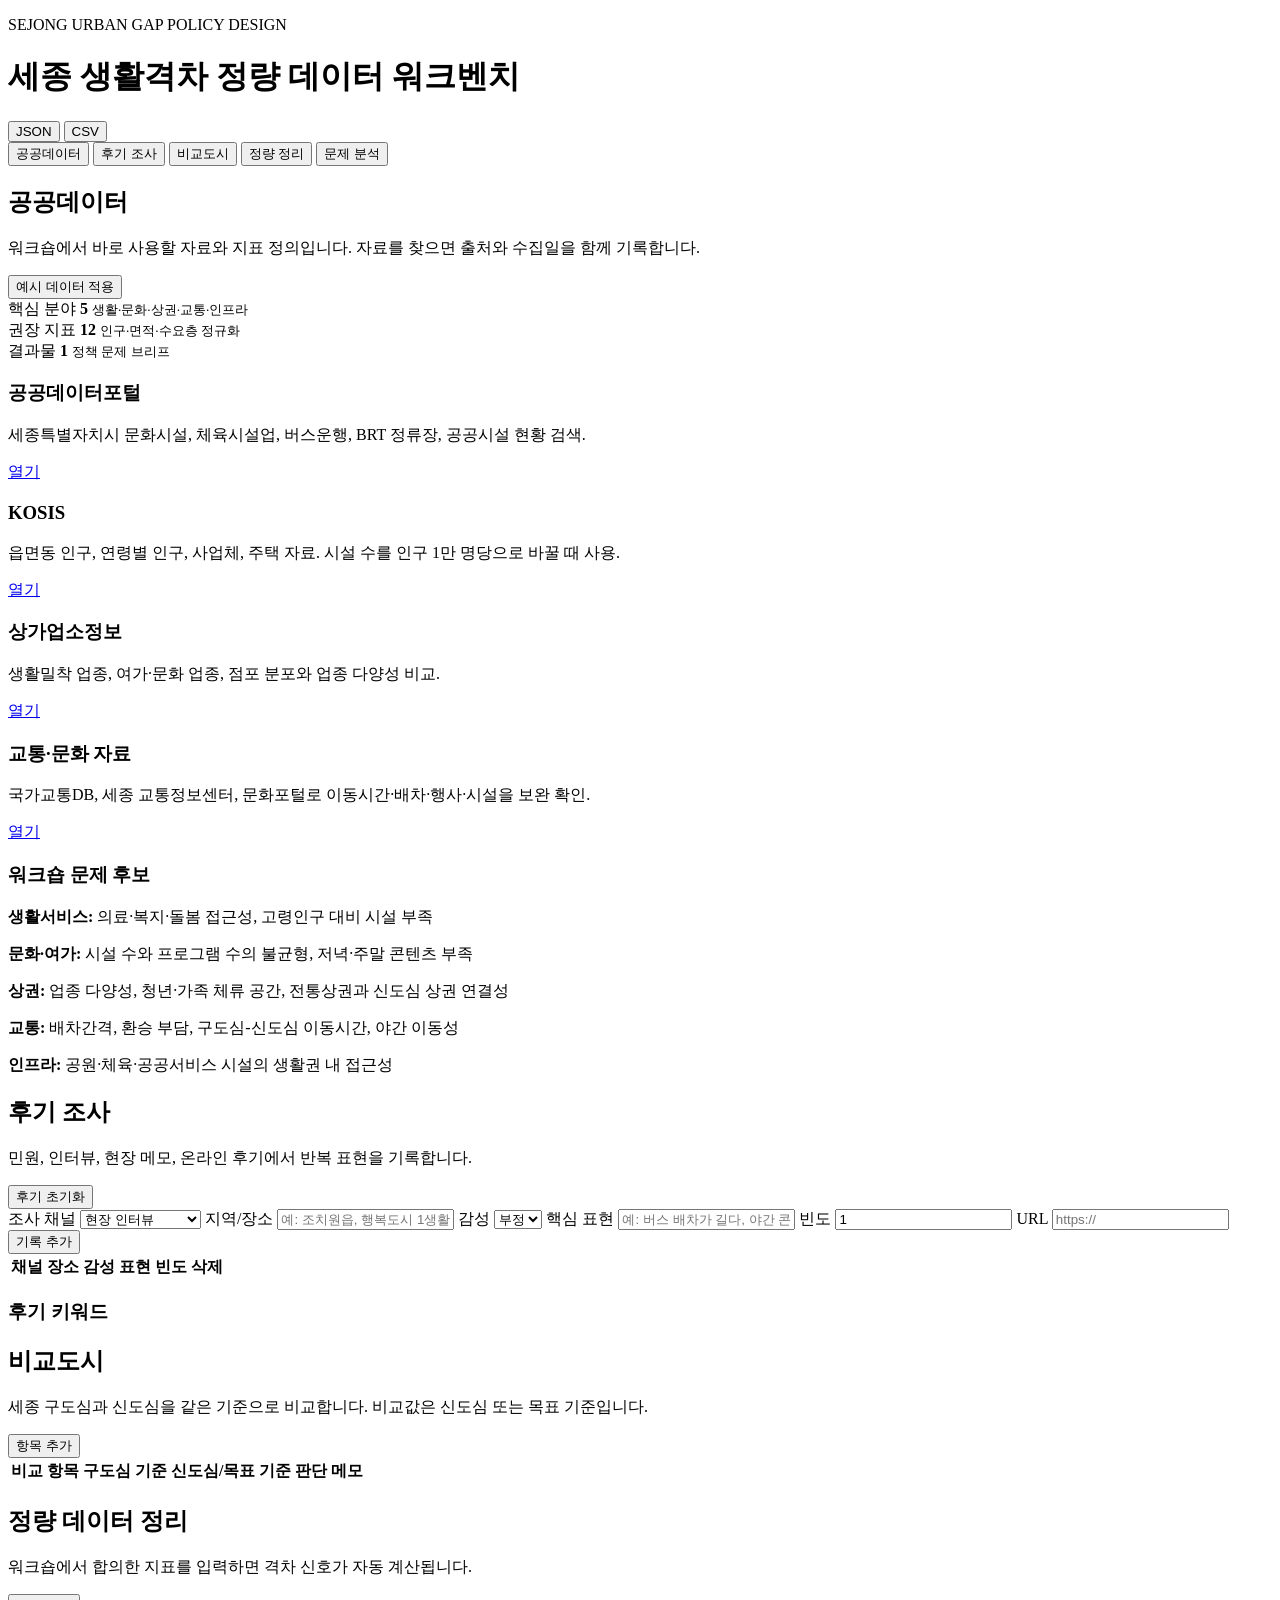
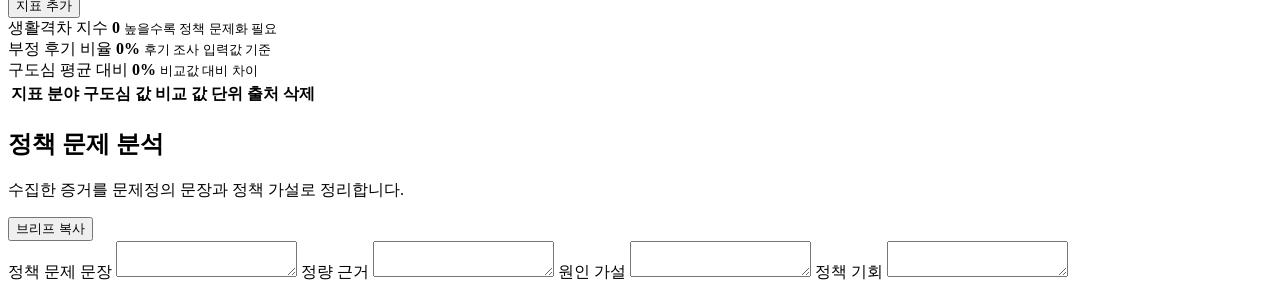
==== sejong-gap-workbench.html @ b2928d6f "Rename index.html to sejong-gap-workbench.html" ====
<!doctype html>
<html lang="ko">
<head>
  <meta charset="utf-8">
  <meta name="viewport" content="width=device-width, initial-scale=1">
  <title>세종 생활격차 정량 데이터 워크벤치</title>
  <link rel="stylesheet" href="styles.css">
</head>
<body>
  <header class="app-header">
    <div>
      <p>SEJONG URBAN GAP POLICY DESIGN</p>
      <h1>세종 생활격차 정량 데이터 워크벤치</h1>
    </div>
    <div class="header-actions">
      <button type="button" id="exportJson">JSON</button>
      <button type="button" id="exportCsv">CSV</button>
    </div>
  </header>

  <main class="app-shell">
    <aside class="side-nav" aria-label="워크벤치 단계">
      <button class="nav-item active" type="button" data-view="data">공공데이터</button>
      <button class="nav-item" type="button" data-view="reviews">후기 조사</button>
      <button class="nav-item" type="button" data-view="compare">비교도시</button>
      <button class="nav-item" type="button" data-view="metrics">정량 정리</button>
      <button class="nav-item" type="button" data-view="problem">문제 분석</button>
    </aside>

    <section class="stage active" id="view-data">
      <div class="panel">
        <div class="panel-head">
          <div>
            <h2>공공데이터</h2>
            <p>워크숍에서 바로 사용할 자료와 지표 정의입니다. 자료를 찾으면 출처와 수집일을 함께 기록합니다.</p>
          </div>
          <button type="button" id="loadDemo">예시 데이터 적용</button>
        </div>

        <div class="stat-grid">
          <article>
            <span>핵심 분야</span>
            <strong>5</strong>
            <small>생활·문화·상권·교통·인프라</small>
          </article>
          <article>
            <span>권장 지표</span>
            <strong>12</strong>
            <small>인구·면적·수요층 정규화</small>
          </article>
          <article>
            <span>결과물</span>
            <strong>1</strong>
            <small>정책 문제 브리프</small>
          </article>
        </div>

        <div class="data-grid">
          <article>
            <h3>공공데이터포털</h3>
            <p>세종특별자치시 문화시설, 체육시설업, 버스운행, BRT 정류장, 공공시설 현황 검색.</p>
            <a href="https://www.data.go.kr/index.do" target="_blank" rel="noreferrer">열기</a>
          </article>
          <article>
            <h3>KOSIS</h3>
            <p>읍면동 인구, 연령별 인구, 사업체, 주택 자료. 시설 수를 인구 1만 명당으로 바꿀 때 사용.</p>
            <a href="https://kosis.kr" target="_blank" rel="noreferrer">열기</a>
          </article>
          <article>
            <h3>상가업소정보</h3>
            <p>생활밀착 업종, 여가·문화 업종, 점포 분포와 업종 다양성 비교.</p>
            <a href="https://www.data.go.kr/tcs/dss/selectApiDataDetailView.do?publicDataPk=15012005" target="_blank" rel="noreferrer">열기</a>
          </article>
          <article>
            <h3>교통·문화 자료</h3>
            <p>국가교통DB, 세종 교통정보센터, 문화포털로 이동시간·배차·행사·시설을 보완 확인.</p>
            <a href="https://bis.sejong.go.kr/web/main/main.view" target="_blank" rel="noreferrer">열기</a>
          </article>
        </div>

        <div class="guide-box">
          <h3>워크숍 문제 후보</h3>
          <div class="issue-list">
            <p><b>생활서비스:</b> 의료·복지·돌봄 접근성, 고령인구 대비 시설 부족</p>
            <p><b>문화·여가:</b> 시설 수와 프로그램 수의 불균형, 저녁·주말 콘텐츠 부족</p>
            <p><b>상권:</b> 업종 다양성, 청년·가족 체류 공간, 전통상권과 신도심 상권 연결성</p>
            <p><b>교통:</b> 배차간격, 환승 부담, 구도심-신도심 이동시간, 야간 이동성</p>
            <p><b>인프라:</b> 공원·체육·공공서비스 시설의 생활권 내 접근성</p>
          </div>
        </div>
      </div>
    </section>

    <section class="stage" id="view-reviews">
      <div class="panel">
        <div class="panel-head">
          <div>
            <h2>후기 조사</h2>
            <p>민원, 인터뷰, 현장 메모, 온라인 후기에서 반복 표현을 기록합니다.</p>
          </div>
          <button type="button" id="resetReviews">후기 초기화</button>
        </div>

        <div class="form-card">
          <label>조사 채널
            <select id="reviewChannel">
              <option>현장 인터뷰</option>
              <option>민원/제안 게시판</option>
              <option>지도/블로그 후기</option>
              <option>지역 커뮤니티</option>
            </select>
          </label>
          <label>지역/장소
            <input id="reviewPlace" placeholder="예: 조치원읍, 행복도시 1생활권">
          </label>
          <label>감성
            <select id="reviewTone">
              <option>부정</option>
              <option>중립</option>
              <option>긍정</option>
            </select>
          </label>
          <label class="wide">핵심 표현
            <input id="reviewText" placeholder="예: 버스 배차가 길다, 야간 콘텐츠가 부족하다">
          </label>
          <label>빈도
            <input id="reviewCount" type="number" min="1" value="1">
          </label>
          <label>URL
            <input id="reviewUrl" placeholder="https://">
          </label>
          <button type="button" id="addReview">기록 추가</button>
        </div>

        <div class="split">
          <div class="table-box">
            <table>
              <thead>
                <tr>
                  <th>채널</th>
                  <th>장소</th>
                  <th>감성</th>
                  <th>표현</th>
                  <th>빈도</th>
                  <th>삭제</th>
                </tr>
              </thead>
              <tbody id="reviewRows"></tbody>
            </table>
          </div>
          <div class="keyword-box">
            <h3>후기 키워드</h3>
            <div class="chips" id="keywordChips"></div>
          </div>
        </div>
      </div>
    </section>

    <section class="stage" id="view-compare">
      <div class="panel">
        <div class="panel-head">
          <div>
            <h2>비교도시</h2>
            <p>세종 구도심과 신도심을 같은 기준으로 비교합니다. 비교값은 신도심 또는 목표 기준입니다.</p>
          </div>
          <button type="button" id="addCompare">항목 추가</button>
        </div>

        <div class="table-box">
          <table>
            <thead>
              <tr>
                <th>비교 항목</th>
                <th>구도심 기준</th>
                <th>신도심/목표 기준</th>
                <th>판단</th>
                <th>메모</th>
              </tr>
            </thead>
            <tbody id="compareRows"></tbody>
          </table>
        </div>
      </div>
    </section>

    <section class="stage" id="view-metrics">
      <div class="panel">
        <div class="panel-head">
          <div>
            <h2>정량 데이터 정리</h2>
            <p>워크숍에서 합의한 지표를 입력하면 격차 신호가 자동 계산됩니다.</p>
          </div>
          <button type="button" id="addMetric">지표 추가</button>
        </div>

        <div class="stat-grid">
          <article>
            <span>생활격차 지수</span>
            <strong id="gapScore">0</strong>
            <small>높을수록 정책 문제화 필요</small>
          </article>
          <article>
            <span>부정 후기 비율</span>
            <strong id="negativeRate">0%</strong>
            <small>후기 조사 입력값 기준</small>
          </article>
          <article>
            <span>구도심 평균 대비</span>
            <strong id="oldAverageGap">0%</strong>
            <small>비교값 대비 차이</small>
          </article>
        </div>

        <div class="table-box">
          <table>
            <thead>
              <tr>
                <th>지표</th>
                <th>분야</th>
                <th>구도심 값</th>
                <th>비교 값</th>
                <th>단위</th>
                <th>출처</th>
                <th>삭제</th>
              </tr>
            </thead>
            <tbody id="metricRows"></tbody>
          </table>
        </div>
      </div>
    </section>

    <section class="stage" id="view-problem">
      <div class="panel">
        <div class="panel-head">
          <div>
            <h2>정책 문제 분석</h2>
            <p>수집한 증거를 문제정의 문장과 정책 가설로 정리합니다.</p>
          </div>
          <button type="button" id="copyBrief">브리프 복사</button>
        </div>

        <div class="problem-grid">
          <label>정책 문제 문장
            <textarea id="problemText"></textarea>
          </label>
          <label>정량 근거
            <textarea id="evidenceText"></textarea>
          </label>
          <label>원인 가설
            <textarea id="causeText"></textarea>
          </label>
          <label>정책 기회
            <textarea id="opportunityText"></textarea>
          </label>
        </div>

        <div class="brief-preview" id="briefPreview"></div>
      </div>
    </section>
  </main>

  <script src="app.js"></script>
</body>
</html>
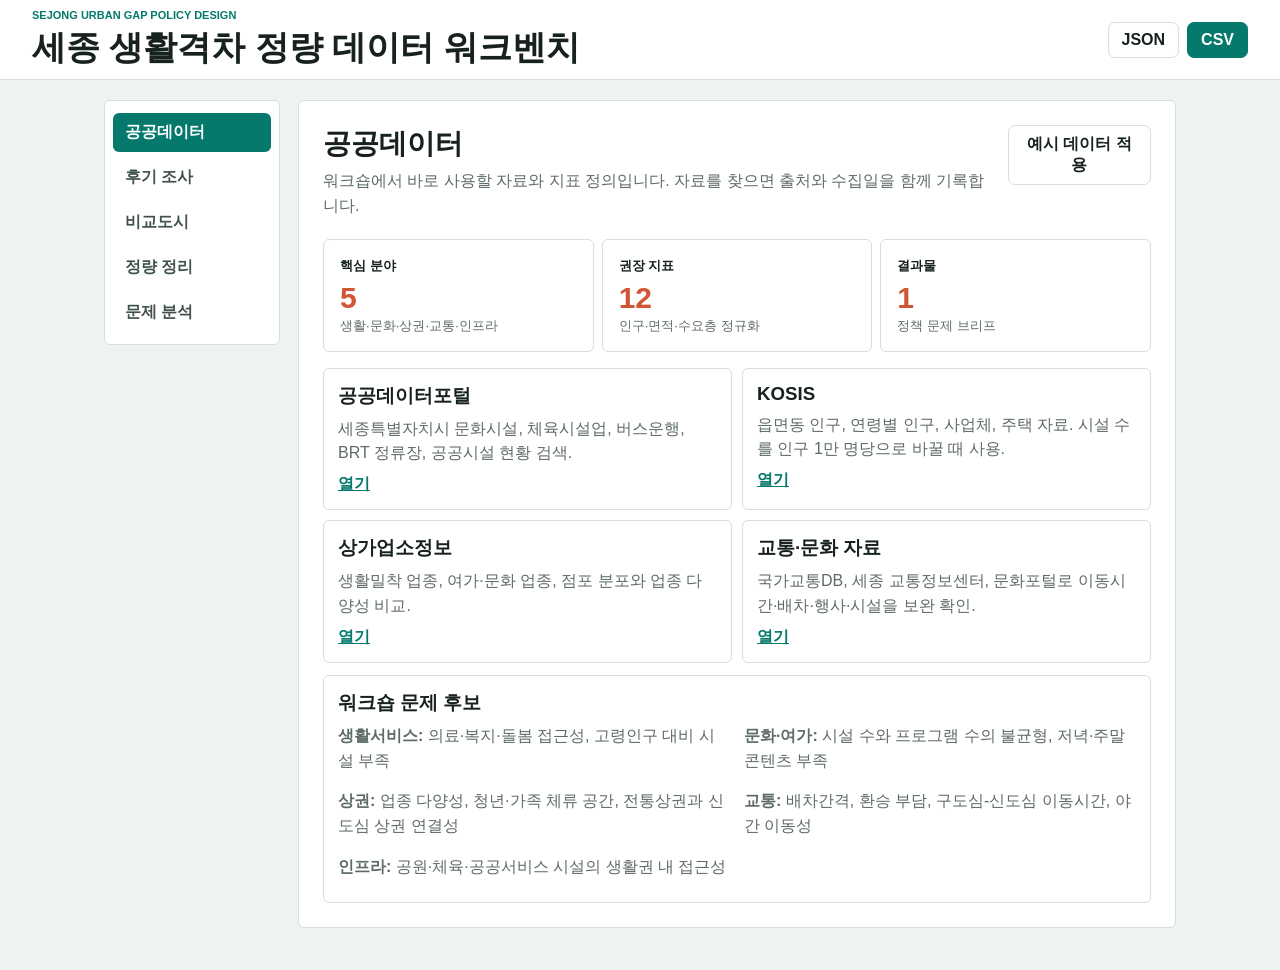
==== commit 0a60aa1e: "Create sejong-gap-workbench.html" ====
--- a/sejong-gap-workbench.html
+++ b/sejong-gap-workbench.html
@@ -4,7 +4,371 @@
   <meta charset="utf-8">
   <meta name="viewport" content="width=device-width, initial-scale=1">
   <title>세종 생활격차 정량 데이터 워크벤치</title>
-  <link rel="stylesheet" href="styles.css">
+  <style>
+:root {
+  --ink: #17211f;
+  --muted: #5e6b67;
+  --line: #d5dfdc;
+  --bg: #eef3f2;
+  --panel: #ffffff;
+  --soft: #f6f9f8;
+  --brand: #05796c;
+  --brand-dark: #00675e;
+  --danger: #d15636;
+  --chip: #e8f1ff;
+  font-family: "Segoe UI", "Pretendard", "Noto Sans KR", Arial, sans-serif;
+}
+
+* {
+  box-sizing: border-box;
+}
+
+body {
+  margin: 0;
+  color: var(--ink);
+  background: var(--bg);
+}
+
+.app-header {
+  height: 80px;
+  display: flex;
+  align-items: center;
+  justify-content: space-between;
+  gap: 20px;
+  padding: 10px clamp(16px, 3vw, 32px);
+  border-bottom: 1px solid var(--line);
+  background: var(--panel);
+}
+
+.app-header p {
+  margin: 0 0 4px;
+  color: var(--brand);
+  font-size: 11px;
+  font-weight: 900;
+  letter-spacing: 0;
+}
+
+.app-header h1 {
+  margin: 0;
+  font-size: clamp(25px, 3vw, 34px);
+  letter-spacing: 0;
+}
+
+.header-actions {
+  display: flex;
+  gap: 8px;
+}
+
+button,
+select,
+input,
+textarea {
+  font: inherit;
+}
+
+button {
+  min-height: 32px;
+  border: 1px solid var(--line);
+  border-radius: 7px;
+  padding: 8px 13px;
+  background: var(--panel);
+  color: var(--ink);
+  font-weight: 800;
+  cursor: pointer;
+}
+
+button:hover {
+  border-color: var(--brand);
+}
+
+.header-actions button:last-child,
+.form-card button,
+.nav-item.active {
+  border-color: var(--brand);
+  background: var(--brand);
+  color: #fff;
+}
+
+.app-shell {
+  display: grid;
+  grid-template-columns: 176px minmax(0, 1fr);
+  gap: 18px;
+  max-width: 1100px;
+  margin: 20px auto 42px;
+  padding: 0 14px;
+}
+
+.side-nav {
+  position: sticky;
+  top: 20px;
+  align-self: start;
+  display: grid;
+  gap: 6px;
+  padding: 12px 8px;
+  border: 1px solid var(--line);
+  border-radius: 6px;
+  background: var(--panel);
+}
+
+.nav-item {
+  width: 100%;
+  min-height: 38px;
+  border: 0;
+  border-radius: 6px;
+  background: transparent;
+  color: #41524d;
+  text-align: left;
+  padding: 9px 12px;
+}
+
+.stage {
+  display: none;
+}
+
+.stage.active {
+  display: block;
+}
+
+.panel {
+  min-height: 540px;
+  padding: 24px;
+  border: 1px solid var(--line);
+  border-radius: 6px;
+  background: var(--panel);
+}
+
+.panel-head {
+  display: flex;
+  align-items: start;
+  justify-content: space-between;
+  gap: 18px;
+  margin-bottom: 20px;
+}
+
+.panel-head h2 {
+  margin: 0 0 6px;
+  font-size: 28px;
+  letter-spacing: 0;
+}
+
+.panel-head p {
+  margin: 0;
+  color: var(--muted);
+  line-height: 1.55;
+}
+
+.stat-grid {
+  display: grid;
+  grid-template-columns: repeat(3, minmax(0, 1fr));
+  gap: 8px;
+  margin-bottom: 16px;
+}
+
+.stat-grid article {
+  min-height: 112px;
+  padding: 16px;
+  border: 1px solid var(--line);
+  border-radius: 6px;
+  background: var(--panel);
+}
+
+.stat-grid span,
+label {
+  font-size: 13px;
+  font-weight: 800;
+}
+
+.stat-grid strong {
+  display: block;
+  margin: 8px 0 3px;
+  color: var(--danger);
+  font-size: 30px;
+  line-height: 1;
+}
+
+.stat-grid small {
+  color: var(--muted);
+}
+
+.data-grid {
+  display: grid;
+  grid-template-columns: repeat(2, minmax(0, 1fr));
+  gap: 10px;
+}
+
+.data-grid article,
+.guide-box,
+.keyword-box,
+.table-box,
+.form-card,
+.brief-preview {
+  border: 1px solid var(--line);
+  border-radius: 6px;
+  background: var(--panel);
+}
+
+.data-grid article,
+.guide-box,
+.keyword-box,
+.brief-preview {
+  padding: 14px;
+}
+
+.data-grid h3,
+.guide-box h3,
+.keyword-box h3 {
+  margin: 0 0 8px;
+}
+
+.data-grid p,
+.guide-box p {
+  margin: 0 0 8px;
+  color: var(--muted);
+  line-height: 1.55;
+}
+
+.data-grid a {
+  color: var(--brand);
+  font-weight: 900;
+}
+
+.guide-box {
+  margin-top: 12px;
+}
+
+.issue-list {
+  display: grid;
+  grid-template-columns: repeat(2, minmax(0, 1fr));
+  gap: 8px 14px;
+}
+
+.form-card {
+  display: grid;
+  grid-template-columns: 1fr 1fr 1fr;
+  gap: 10px;
+  padding: 14px;
+  margin-bottom: 16px;
+}
+
+.form-card .wide {
+  grid-column: span 2;
+}
+
+label {
+  display: grid;
+  gap: 7px;
+}
+
+input,
+select,
+textarea {
+  width: 100%;
+  border: 1px solid #cbd8d5;
+  border-radius: 6px;
+  padding: 8px 10px;
+  color: var(--ink);
+  background: #fff;
+}
+
+textarea {
+  min-height: 108px;
+  resize: vertical;
+  line-height: 1.5;
+}
+
+.split {
+  display: grid;
+  grid-template-columns: minmax(0, 1fr) 255px;
+  gap: 14px;
+}
+
+.table-box {
+  overflow: auto;
+}
+
+table {
+  width: 100%;
+  min-width: 640px;
+  border-collapse: collapse;
+}
+
+th,
+td {
+  border-bottom: 1px solid var(--line);
+  padding: 10px;
+  font-size: 13px;
+  text-align: left;
+  vertical-align: middle;
+}
+
+th {
+  background: var(--soft);
+}
+
+td input,
+td select {
+  min-width: 110px;
+}
+
+.delete {
+  border-color: #ffc4b8;
+  color: var(--danger);
+  background: #fff7f4;
+}
+
+.chips {
+  display: flex;
+  flex-wrap: wrap;
+  gap: 8px;
+}
+
+.chips span {
+  padding: 6px 9px;
+  border-radius: 999px;
+  background: var(--chip);
+  color: #3262a6;
+  font-weight: 900;
+}
+
+.problem-grid {
+  display: grid;
+  grid-template-columns: repeat(2, minmax(0, 1fr));
+  gap: 14px;
+  margin-bottom: 14px;
+}
+
+.brief-preview {
+  min-height: 280px;
+  white-space: pre-wrap;
+  line-height: 1.65;
+}
+
+@media (max-width: 820px) {
+  .app-header {
+    height: auto;
+    align-items: start;
+  }
+
+  .app-shell,
+  .split,
+  .problem-grid,
+  .data-grid,
+  .issue-list,
+  .stat-grid,
+  .form-card {
+    grid-template-columns: 1fr;
+  }
+
+  .side-nav {
+    position: static;
+  }
+
+  .form-card .wide {
+    grid-column: auto;
+  }
+}
+
+</style>
 </head>
 <body>
   <header class="app-header">
@@ -260,6 +624,262 @@
     </section>
   </main>
 
-  <script src="app.js"></script>
+  <script>
+const state = {
+  reviews: [
+    { channel: "현장 인터뷰", place: "조치원읍", tone: "부정", text: "버스 배차가 길고 야간 이동이 어렵다", count: 4, url: "" },
+    { channel: "지역 커뮤니티", place: "읍면 지역", tone: "부정", text: "주말에 갈 문화공간과 가족 체류 공간이 부족하다", count: 3, url: "" },
+    { channel: "지도/블로그 후기", place: "행복도시", tone: "긍정", text: "공원과 체육시설은 좋지만 구도심으로 이동하기 불편하다", count: 2, url: "" }
+  ],
+  compares: [
+    { item: "문화시설 접근성", old: "도보 접근 시설 적음", target: "생활권 내 접근 가능", result: "격차 큼", memo: "시설 수와 프로그램 수 분리 확인" },
+    { item: "대중교통 연결성", old: "배차간격 길고 환승 부담", target: "BRT·주요 거점 접근 우수", result: "격차 큼", memo: "야간·주말 시간대 확인" },
+    { item: "상권 다양성", old: "전통상권 중심", target: "생활·여가 업종 다양", result: "중간", memo: "업종 다양도 비교" }
+  ],
+  metrics: [
+    { name: "인구 1만 명당 문화시설 수", category: "문화", oldValue: 1.8, compareValue: 3.4, unit: "개/1만명", source: "문화포털·세종시" },
+    { name: "대중교통 접근성 점수", category: "교통", oldValue: 52, compareValue: 78, unit: "점", source: "KTDB·버스정보" },
+    { name: "생활밀착 점포 수", category: "상권", oldValue: 84, compareValue: 112, unit: "개/1만명", source: "상가업소정보" }
+  ]
+};
+
+const stopwords = new Set(["그리고", "하지만", "있다", "없다", "많다", "적다", "매우", "너무", "정말", "조금", "대한", "에서", "으로", "하다", "된다", "같다"]);
+
+function $(selector) {
+  return document.querySelector(selector);
+}
+
+function switchView(view) {
+  document.querySelectorAll(".nav-item").forEach((button) => button.classList.toggle("active", button.dataset.view === view));
+  document.querySelectorAll(".stage").forEach((stage) => stage.classList.toggle("active", stage.id === `view-${view}`));
+  if (view === "problem") updateBrief();
+}
+
+function gapRate(oldValue, compareValue) {
+  const oldNumber = Number(oldValue);
+  const compareNumber = Number(compareValue);
+  const base = Math.max(oldNumber, compareNumber);
+  if (!base) return 0;
+  return Math.abs(compareNumber - oldNumber) / base * 100;
+}
+
+function renderReviews() {
+  $("#reviewRows").innerHTML = state.reviews.map((review, index) => `
+    <tr>
+      <td>${review.channel}</td>
+      <td>${review.place}</td>
+      <td>${review.tone}</td>
+      <td>${review.text}</td>
+      <td>${review.count}</td>
+      <td><button class="delete" type="button" data-delete-review="${index}">삭제</button></td>
+    </tr>
+  `).join("");
+  renderKeywords();
+  updateStats();
+}
+
+function renderKeywords() {
+  const counts = new Map();
+  state.reviews.forEach((review) => {
+    review.text
+      .replace(/[^\p{L}\p{N}\s]/gu, " ")
+      .split(/\s+/)
+      .map((word) => word.trim())
+      .filter((word) => word.length >= 2 && !stopwords.has(word))
+      .forEach((word) => counts.set(word, (counts.get(word) || 0) + Number(review.count || 1)));
+  });
+
+  const chips = [...counts.entries()].sort((a, b) => b[1] - a[1]).slice(0, 14);
+  $("#keywordChips").innerHTML = chips.map(([word, count]) => `<span>${word} ${count}</span>`).join("") || "<p>후기를 입력하세요.</p>";
+}
+
+function addReview() {
+  const text = $("#reviewText").value.trim();
+  if (!text) return;
+  state.reviews.push({
+    channel: $("#reviewChannel").value,
+    place: $("#reviewPlace").value.trim() || "미입력",
+    tone: $("#reviewTone").value,
+    text,
+    count: Number($("#reviewCount").value || 1),
+    url: $("#reviewUrl").value.trim()
+  });
+  $("#reviewText").value = "";
+  $("#reviewUrl").value = "";
+  renderAll();
+}
+
+function renderCompare() {
+  $("#compareRows").innerHTML = state.compares.map((row, index) => `
+    <tr>
+      <td><input value="${row.item}" data-compare="${index}" data-field="item"></td>
+      <td><input value="${row.old}" data-compare="${index}" data-field="old"></td>
+      <td><input value="${row.target}" data-compare="${index}" data-field="target"></td>
+      <td><input value="${row.result}" data-compare="${index}" data-field="result"></td>
+      <td><input value="${row.memo}" data-compare="${index}" data-field="memo"></td>
+    </tr>
+  `).join("");
+}
+
+function renderMetrics() {
+  $("#metricRows").innerHTML = state.metrics.map((row, index) => `
+    <tr>
+      <td><input value="${row.name}" data-metric="${index}" data-field="name"></td>
+      <td>
+        <select data-metric="${index}" data-field="category">
+          ${["생활", "문화", "상권", "교통", "인프라"].map((item) => `<option ${item === row.category ? "selected" : ""}>${item}</option>`).join("")}
+        </select>
+      </td>
+      <td><input type="number" step="0.01" value="${row.oldValue}" data-metric="${index}" data-field="oldValue"></td>
+      <td><input type="number" step="0.01" value="${row.compareValue}" data-metric="${index}" data-field="compareValue"></td>
+      <td><input value="${row.unit}" data-metric="${index}" data-field="unit"></td>
+      <td><input value="${row.source}" data-metric="${index}" data-field="source"></td>
+      <td><button class="delete" type="button" data-delete-metric="${index}">삭제</button></td>
+    </tr>
+  `).join("");
+  updateStats();
+}
+
+function updateStats() {
+  const rates = state.metrics.map((metric) => gapRate(metric.oldValue, metric.compareValue));
+  const averageGap = rates.length ? rates.reduce((sum, rate) => sum + rate, 0) / rates.length : 0;
+  const negativeTotal = state.reviews.filter((review) => review.tone === "부정").reduce((sum, review) => sum + Number(review.count || 1), 0);
+  const reviewTotal = state.reviews.reduce((sum, review) => sum + Number(review.count || 1), 0);
+  $("#gapScore").textContent = Math.round(averageGap);
+  $("#negativeRate").textContent = `${reviewTotal ? Math.round(negativeTotal / reviewTotal * 100) : 0}%`;
+  $("#oldAverageGap").textContent = `-${Math.round(averageGap)}%`;
+}
+
+function strongestMetric() {
+  return [...state.metrics].sort((a, b) => gapRate(b.oldValue, b.compareValue) - gapRate(a.oldValue, a.compareValue))[0];
+}
+
+function updateBrief() {
+  const metric = strongestMetric();
+  const negativeCount = state.reviews.filter((review) => review.tone === "부정").reduce((sum, review) => sum + Number(review.count || 1), 0);
+  const topReviews = state.reviews.filter((review) => review.tone === "부정").slice(0, 3);
+  const compareSummary = state.compares.filter((row) => row.result.includes("격차") || row.result.includes("큼")).slice(0, 2);
+
+  const problem = metric
+    ? `세종시 구도심은 ${metric.category} 분야에서 신도심 또는 목표 기준 대비 격차가 나타나며, 후기조사에서도 이동·문화·생활권 불편이 반복된다.`
+    : "정량 지표를 입력하면 정책 문제 문장이 생성됩니다.";
+  const evidence = [
+    `부정 후기 ${negativeCount}건, 반복 키워드 ${$("#keywordChips").innerText || "미도출"}`,
+    metric ? `대표 정량 지표: ${metric.name}, 구도심 ${metric.oldValue}${metric.unit}, 비교 ${metric.compareValue}${metric.unit}, 격차 ${gapRate(metric.oldValue, metric.compareValue).toFixed(1)}% (${metric.source})` : "대표 정량 지표 미입력",
+    ...topReviews.map((review) => `후기: ${review.place} - ${review.text} (${review.count}회)`)
+  ].join("\n");
+  const cause = compareSummary.length
+    ? compareSummary.map((row) => `${row.item}: ${row.old} / ${row.memo}`).join("\n")
+    : "시설 공급 부족, 배차·환승 불편, 생활권별 수요 불일치 중 어느 원인이 큰지 추가 확인이 필요하다.";
+  const opportunity = "구도심 생활권 문화공간, 야간·주말 프로그램, 신도심-구도심 연계 교통, 상권 체류 콘텐츠를 묶은 생활권 단위 정책 패키지를 검토한다.";
+
+  $("#problemText").value = problem;
+  $("#evidenceText").value = evidence;
+  $("#causeText").value = cause;
+  $("#opportunityText").value = opportunity;
+  $("#briefPreview").textContent = `[정책 문제]\n${problem}\n\n[정량 근거]\n${evidence}\n\n[원인 가설]\n${cause}\n\n[정책 기회]\n${opportunity}`;
+}
+
+function exportJson() {
+  const blob = new Blob([JSON.stringify(state, null, 2)], { type: "application/json;charset=utf-8" });
+  downloadBlob(blob, "sejong-gap-workbench.json");
+}
+
+function exportCsv() {
+  const header = ["지표", "분야", "구도심 값", "비교 값", "단위", "출처", "격차율"];
+  const lines = state.metrics.map((metric) => [metric.name, metric.category, metric.oldValue, metric.compareValue, metric.unit, metric.source, gapRate(metric.oldValue, metric.compareValue).toFixed(1)]
+    .map((value) => `"${String(value).replaceAll('"', '""')}"`).join(","));
+  const blob = new Blob(["\ufeff" + [header.join(","), ...lines].join("\n")], { type: "text/csv;charset=utf-8" });
+  downloadBlob(blob, "sejong-gap-metrics.csv");
+}
+
+function downloadBlob(blob, filename) {
+  const url = URL.createObjectURL(blob);
+  const link = document.createElement("a");
+  link.href = url;
+  link.download = filename;
+  link.click();
+  URL.revokeObjectURL(url);
+}
+
+function copyBrief() {
+  updateBrief();
+  navigator.clipboard.writeText($("#briefPreview").textContent);
+  $("#copyBrief").textContent = "복사 완료";
+  setTimeout(() => {
+    $("#copyBrief").textContent = "브리프 복사";
+  }, 1200);
+}
+
+function loadDemo() {
+  state.reviews = [
+    { channel: "현장 인터뷰", place: "조치원읍", tone: "부정", text: "버스 배차가 길고 야간 이동이 어렵다", count: 4, url: "" },
+    { channel: "지역 커뮤니티", place: "읍면 지역", tone: "부정", text: "주말에 갈 문화공간과 가족 체류 공간이 부족하다", count: 3, url: "" },
+    { channel: "지도/블로그 후기", place: "행복도시", tone: "긍정", text: "공원과 체육시설은 좋지만 구도심으로 이동하기 불편하다", count: 2, url: "" }
+  ];
+  state.metrics = [
+    { name: "인구 1만 명당 문화시설 수", category: "문화", oldValue: 1.8, compareValue: 3.4, unit: "개/1만명", source: "문화포털·세종시" },
+    { name: "대중교통 접근성 점수", category: "교통", oldValue: 52, compareValue: 78, unit: "점", source: "KTDB·버스정보" },
+    { name: "생활밀착 점포 수", category: "상권", oldValue: 84, compareValue: 112, unit: "개/1만명", source: "상가업소정보" }
+  ];
+  renderAll();
+}
+
+function renderAll() {
+  renderReviews();
+  renderCompare();
+  renderMetrics();
+  updateBrief();
+}
+
+document.addEventListener("click", (event) => {
+  const target = event.target;
+  if (target.matches(".nav-item")) switchView(target.dataset.view);
+  if (target.matches("[data-delete-review]")) {
+    state.reviews.splice(Number(target.dataset.deleteReview), 1);
+    renderAll();
+  }
+  if (target.matches("[data-delete-metric]")) {
+    state.metrics.splice(Number(target.dataset.deleteMetric), 1);
+    renderAll();
+  }
+});
+
+document.addEventListener("input", (event) => {
+  const target = event.target;
+  if (target.dataset.metric) {
+    const row = state.metrics[Number(target.dataset.metric)];
+    row[target.dataset.field] = target.type === "number" ? Number(target.value) : target.value;
+    updateStats();
+    updateBrief();
+  }
+  if (target.dataset.compare) {
+    state.compares[Number(target.dataset.compare)][target.dataset.field] = target.value;
+    updateBrief();
+  }
+});
+
+$("#addReview").addEventListener("click", addReview);
+$("#resetReviews").addEventListener("click", () => {
+  state.reviews = [];
+  renderAll();
+});
+$("#addCompare").addEventListener("click", () => {
+  state.compares.push({ item: "새 비교 항목", old: "", target: "", result: "", memo: "" });
+  renderAll();
+});
+$("#addMetric").addEventListener("click", () => {
+  state.metrics.push({ name: "새 지표", category: "생활", oldValue: 0, compareValue: 0, unit: "", source: "" });
+  renderAll();
+});
+$("#copyBrief").addEventListener("click", copyBrief);
+$("#exportJson").addEventListener("click", exportJson);
+$("#exportCsv").addEventListener("click", exportCsv);
+$("#loadDemo").addEventListener("click", loadDemo);
+
+renderAll();
+
+</script>
 </body>
 </html>
+
